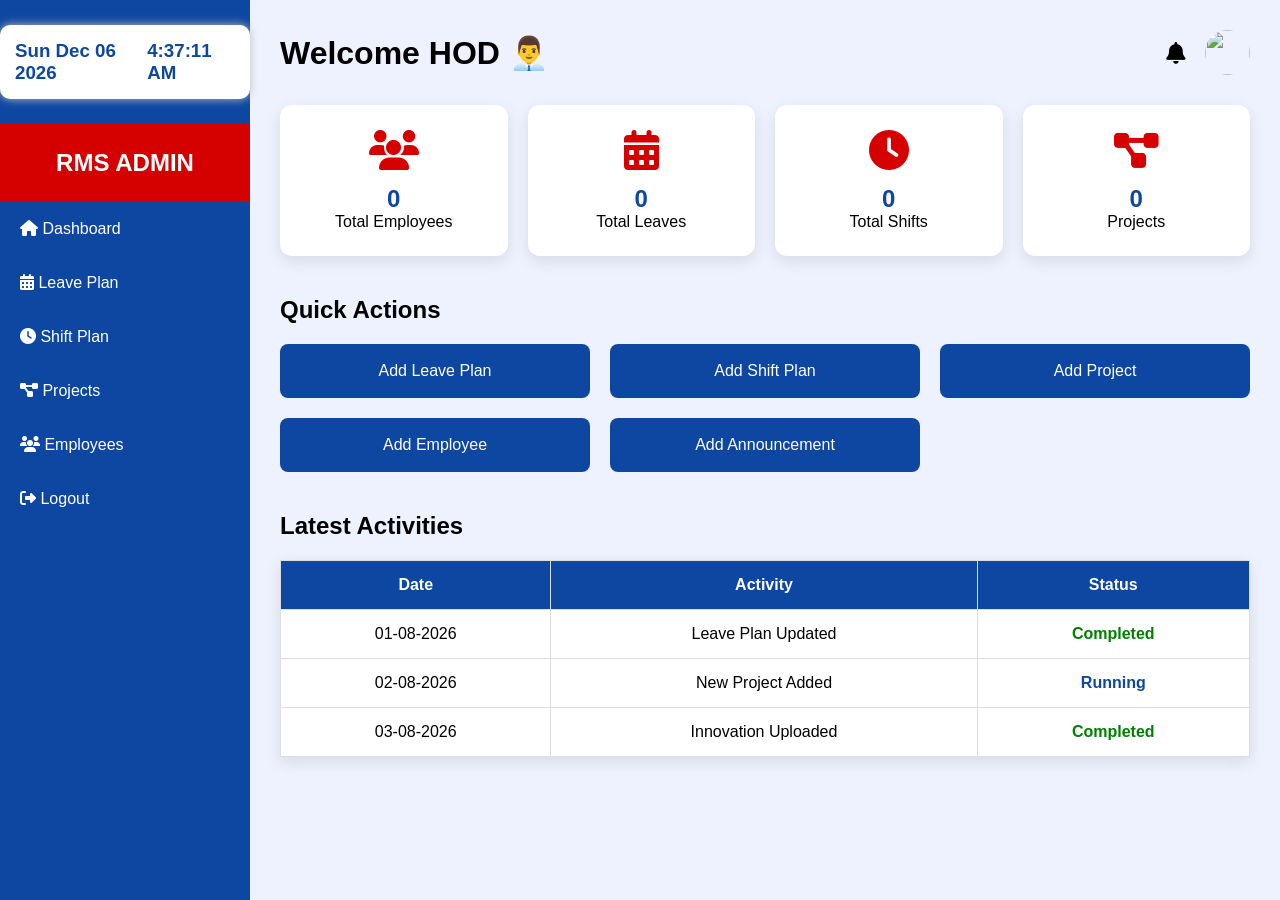
==== admin.html @ 2965ad94 "Add files via upload" ====
<!DOCTYPE html>
<html lang="en">
<head>
<meta charset="UTF-8">
<meta name="viewport" content="width=device-width, initial-scale=1.0">
<title>RMS Admin Panel</title>

<link rel="stylesheet" href="admin.css">

<link rel="stylesheet"
href="https://cdnjs.cloudflare.com/ajax/libs/font-awesome/6.5.1/css/all.min.css">

</head>

<body>

<div class="container">

<!-- Sidebar -->

<div class="sidebar">
    <div class="statusBar">

<h3 id="today"></h3>

<h3 id="clock"></h3>

</div>

<h2>RMS ADMIN</h2>

<ul>

<li onclick="goDashboard()">
<i class="fa fa-house"></i>
Dashboard
</li>

<li onclick="goLeave()">
<i class="fa fa-calendar-days"></i>
Leave Plan
</li>

<li onclick="goShift()">
<i class="fa fa-clock"></i>
Shift Plan
</li>

<li onclick="goProject()">
<i class="fa fa-diagram-project"></i>
Projects
</li>

<li onclick="goEmployee()">
<i class="fa fa-users"></i>
Employees
</li>

<li onclick="logout()">
<i class="fa fa-right-from-bracket"></i>
Logout
</li>

</ul>

</div>

<!-- Main -->

<div class="main">

<div class="topbar">

<h1>Welcome HOD 👨‍💼</h1>

<div class="profile">

<i class="fa-solid fa-bell"></i>

<img src="https://i.pravatar.cc/80">

</div>

</div>

<!-- Cards -->

<div class="cards">

<div class="card">
<i class="fa fa-users"></i>
<h2 id="employeeCount">0</h2>
<p>Total Employees</p>
</div>

<div class="card">
<i class="fa fa-calendar-days"></i>
<h2 id="leaveCount">0</h2>
<p>Total Leaves</p>
</div>

<div class="card">
<i class="fa fa-clock"></i>
<h2 id="shiftCount">0</h2>
<p>Total Shifts</p>
</div>

<div class="card">
<i class="fa fa-diagram-project"></i>
<h2 id="projectCount">0</h2>
<p>Projects</p>
</div>

</div>

<!-- Quick Actions -->

<h2 class="title">Quick Actions</h2>

<div class="actions">

<button onclick="goLeave()">
Add Leave Plan
</button>

<button onclick="goShift()">
Add Shift Plan
</button>

<button onclick="goProject()">
Add Project
</button>

<button onclick="goEmployee()">
Add Employee
</button>

<button onclick="goAnnouncement()">
Add Announcement
</button>

</div>

<!-- Table -->

<h2 class="title">Latest Activities</h2>

<table>

<tr>

<th>Date</th>

<th>Activity</th>

<th>Status</th>

</tr>

<tr>

<td>01-08-2026</td>

<td>Leave Plan Updated</td>

<td><span class="green">Completed</span></td>

</tr>

<tr>

<td>02-08-2026</td>

<td>New Project Added</td>

<td><span class="blue">Running</span></td>

</tr>

<tr>

<td>03-08-2026</td>

<td>Innovation Uploaded</td>

<td><span class="green">Completed</span></td>

</tr>

</table>

</div>

</div>

<script src="admin.js"></script>

</body>
</html>
---- admin.css ----
*{
margin:0;
padding:0;
box-sizing:border-box;
font-family:Arial,sans-serif;
}

body{
background:#eef2ff;
}

.container{
display:flex;
}

.sidebar{
width:250px;
height:100vh;
background:#0d47a1;
color:white;
position:fixed;
}

.sidebar h2{
text-align:center;
padding:25px;
background:#d50000;
}

.sidebar ul{
list-style:none;
}

.sidebar li{
padding:18px 20px;
cursor:pointer;
transition:.3s;
}

.sidebar li:hover,
.active{
background:#d50000;
}

.main{
margin-left:250px;
padding:30px;
width:100%;
}

.topbar{
display:flex;
justify-content:space-between;
align-items:center;
}

.profile{
display:flex;
align-items:center;
gap:20px;
}

.profile img{
width:45px;
height:45px;
border-radius:50%;
}

.profile i{
font-size:22px;
cursor:pointer;
}

.cards{
display:grid;
grid-template-columns:repeat(4,1fr);
gap:20px;
margin-top:30px;
}

.card{
background:white;
padding:25px;
border-radius:12px;
text-align:center;
box-shadow:0 5px 15px rgba(0,0,0,.1);
transition:.3s;
}

.card:hover{
transform:translateY(-8px);
}

.card i{
font-size:40px;
color:#d50000;
margin-bottom:15px;
}

.card h2{
color:#0d47a1;
}

.title{
margin-top:40px;
margin-bottom:20px;
}

.actions{
display:grid;
grid-template-columns:repeat(3,1fr);
gap:20px;
}

.actions button{
padding:18px;
border:none;
background:#0d47a1;
color:white;
font-size:16px;
cursor:pointer;
border-radius:8px;
transition:.3s;
}

.actions button:hover{
background:#d50000;
}

table{
width:100%;
margin-top:20px;
background:white;
border-collapse:collapse;
box-shadow:0 5px 15px rgba(0,0,0,.1);
}

th,td{
padding:15px;
text-align:center;
border:1px solid #ddd;
}

th{
background:#0d47a1;
color:white;
}

.green{
color:green;
font-weight:bold;
}

.blue{
color:#0d47a1;
font-weight:bold;
}

@media(max-width:900px){

.sidebar{
width:80px;
}

.sidebar h2{
font-size:14px;
padding:20px;
}

.sidebar li{
font-size:11px;
}

.main{
margin-left:80px;
}

.cards{
grid-template-columns:repeat(2,1fr);
}

.actions{
grid-template-columns:repeat(2,1fr);
}

}

@media(max-width:600px){

.cards{
grid-template-columns:1fr;
}

.actions{
grid-template-columns:1fr;
}

.topbar{
flex-direction:column;
gap:20px;
}

}
.statusBar{

display:flex;

justify-content:space-between;

margin:25px 0;

padding:15px;

background:white;

border-radius:10px;

box-shadow:0 0 10px silver;

}

.statusBar h3{

color:#0d47a1;

}

.card{

cursor:pointer;

transition:.4s;

}

.card:hover{

transform:scale(1.05);

}
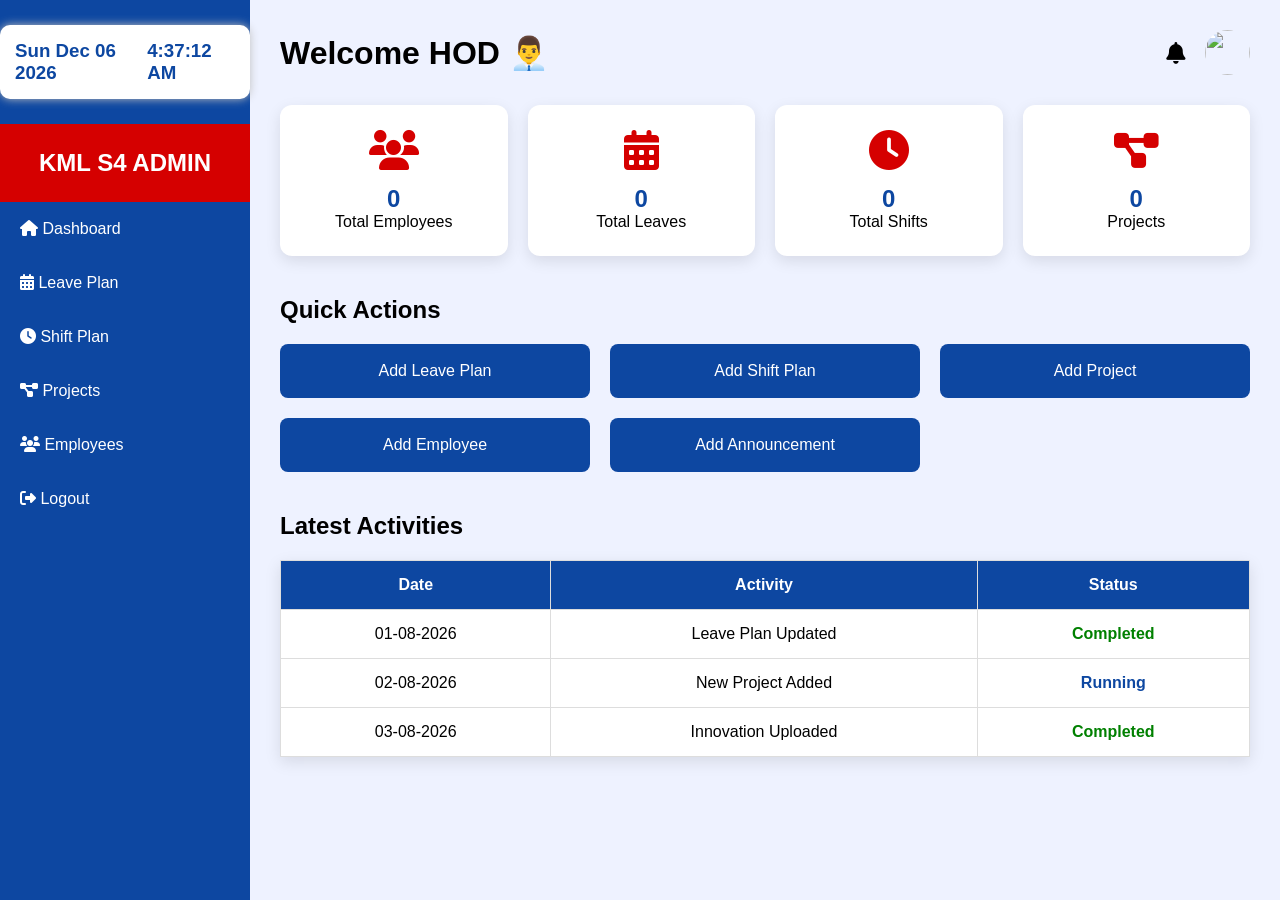
==== commit 2a13c535: "Update admin panel title and content structure" ====
--- a/admin.html
+++ b/admin.html
@@ -3,7 +3,7 @@
 <head>
 <meta charset="UTF-8">
 <meta name="viewport" content="width=device-width, initial-scale=1.0">
-<title>RMS Admin Panel</title>
+<title>KML S4 Admin Panel</title>
 
 <link rel="stylesheet" href="admin.css">
 
@@ -27,7 +27,7 @@
 
 </div>
 
-<h2>RMS ADMIN</h2>
+<h2>KML S4 ADMIN</h2>
 
 <ul>
 
@@ -196,4 +196,4 @@
 <script src="admin.js"></script>
 
 </body>
-</html>+</html>
